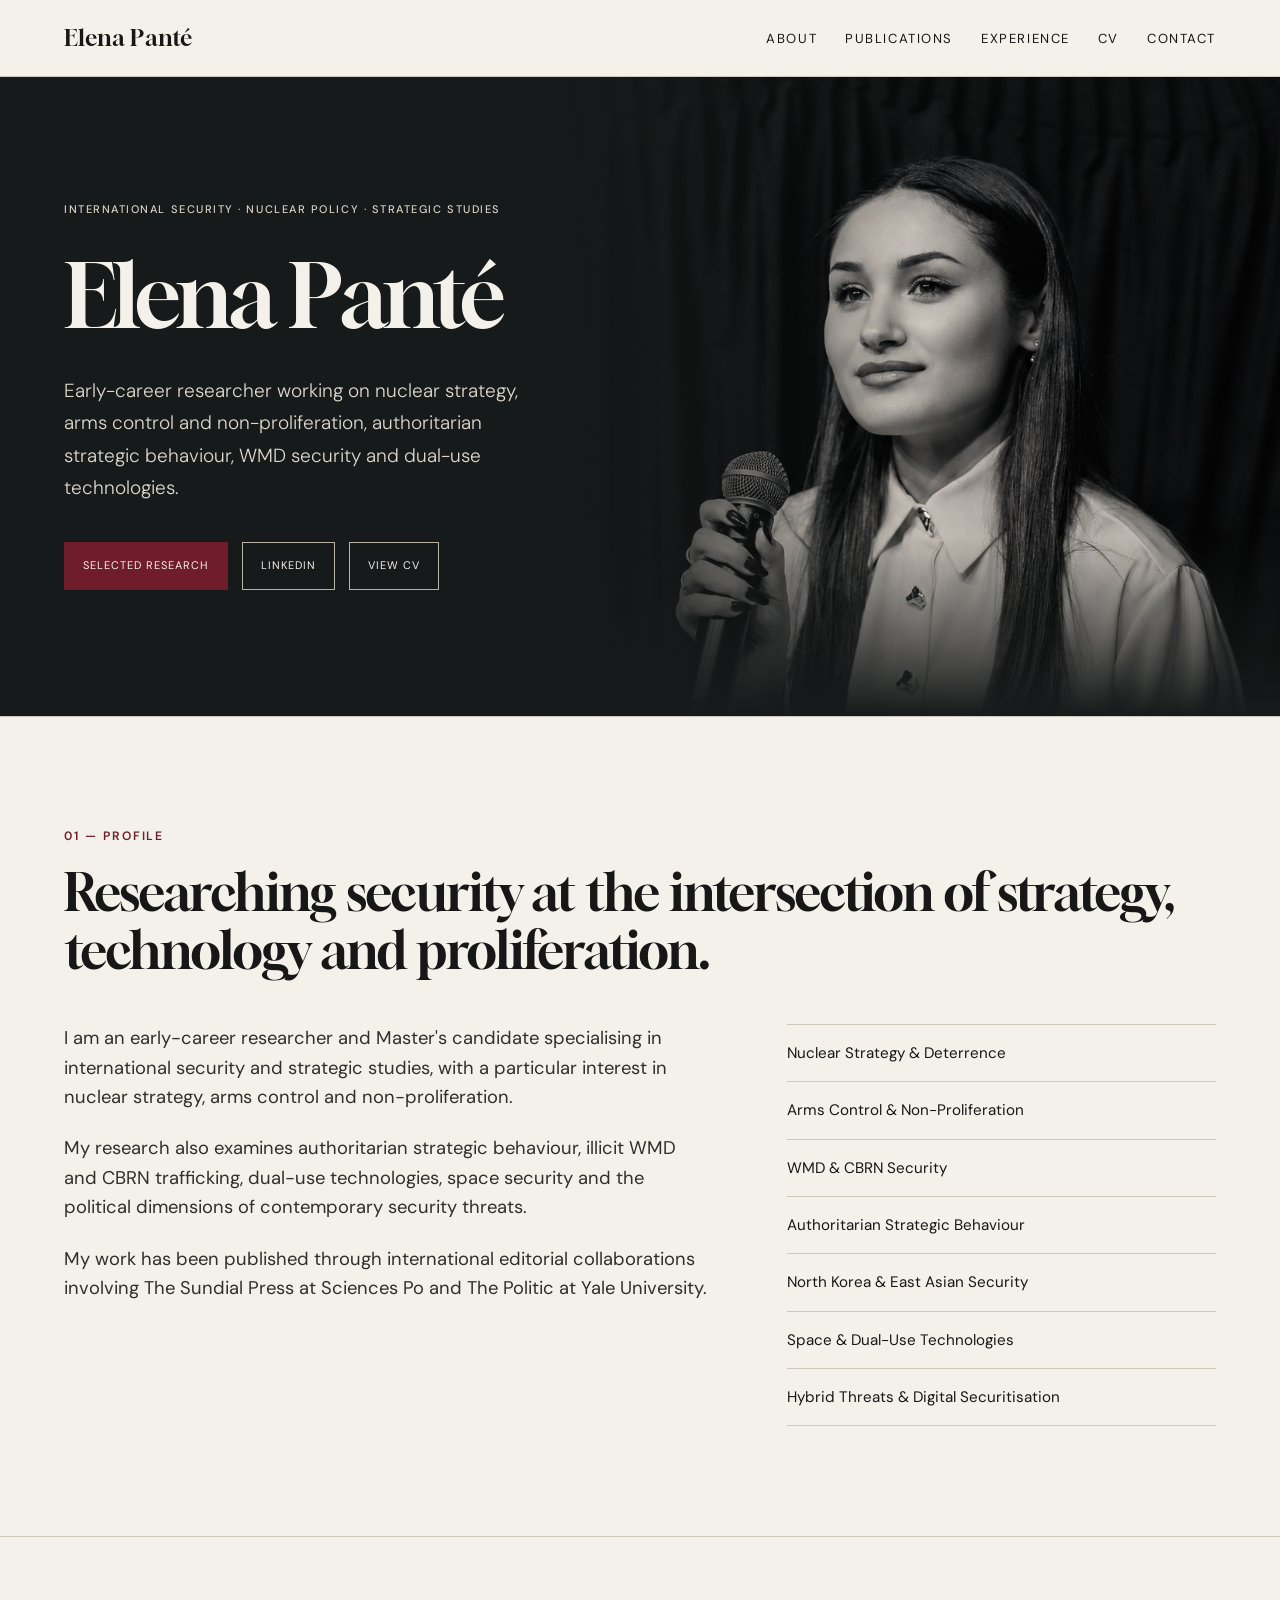
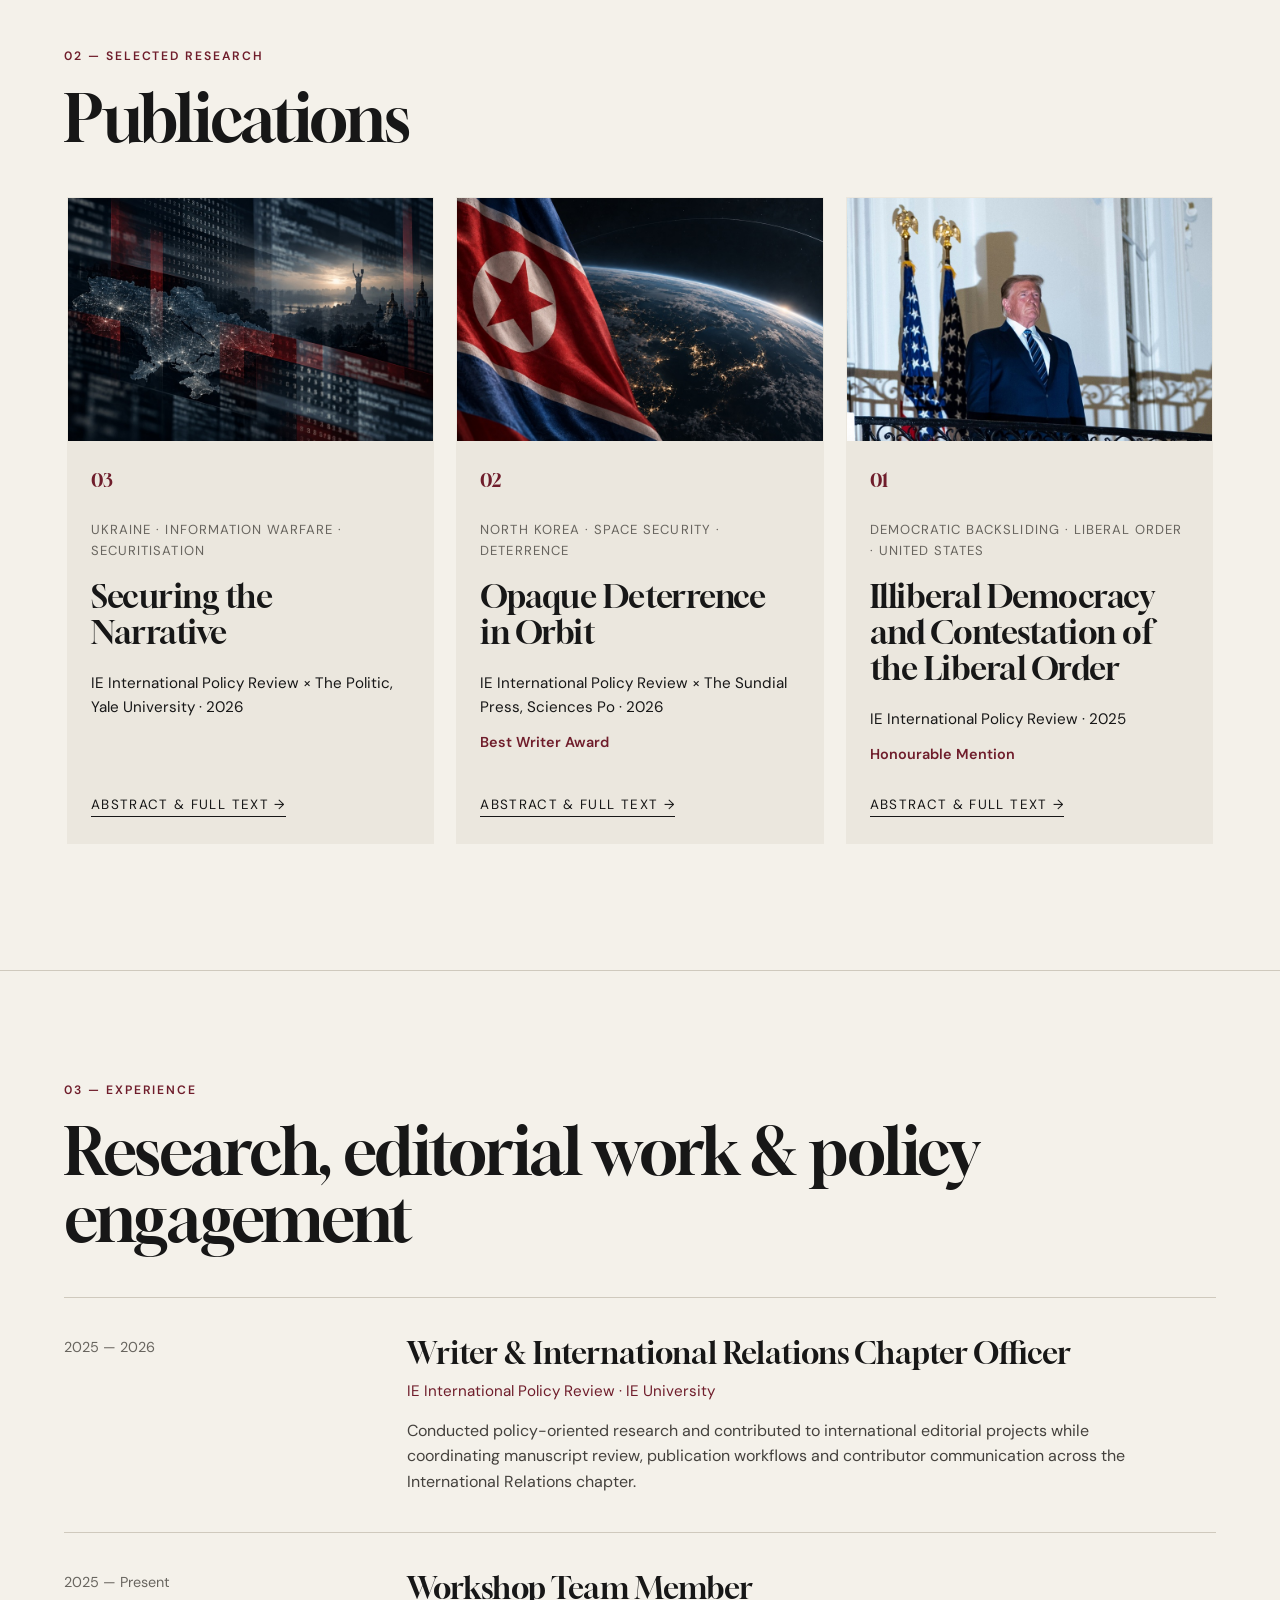
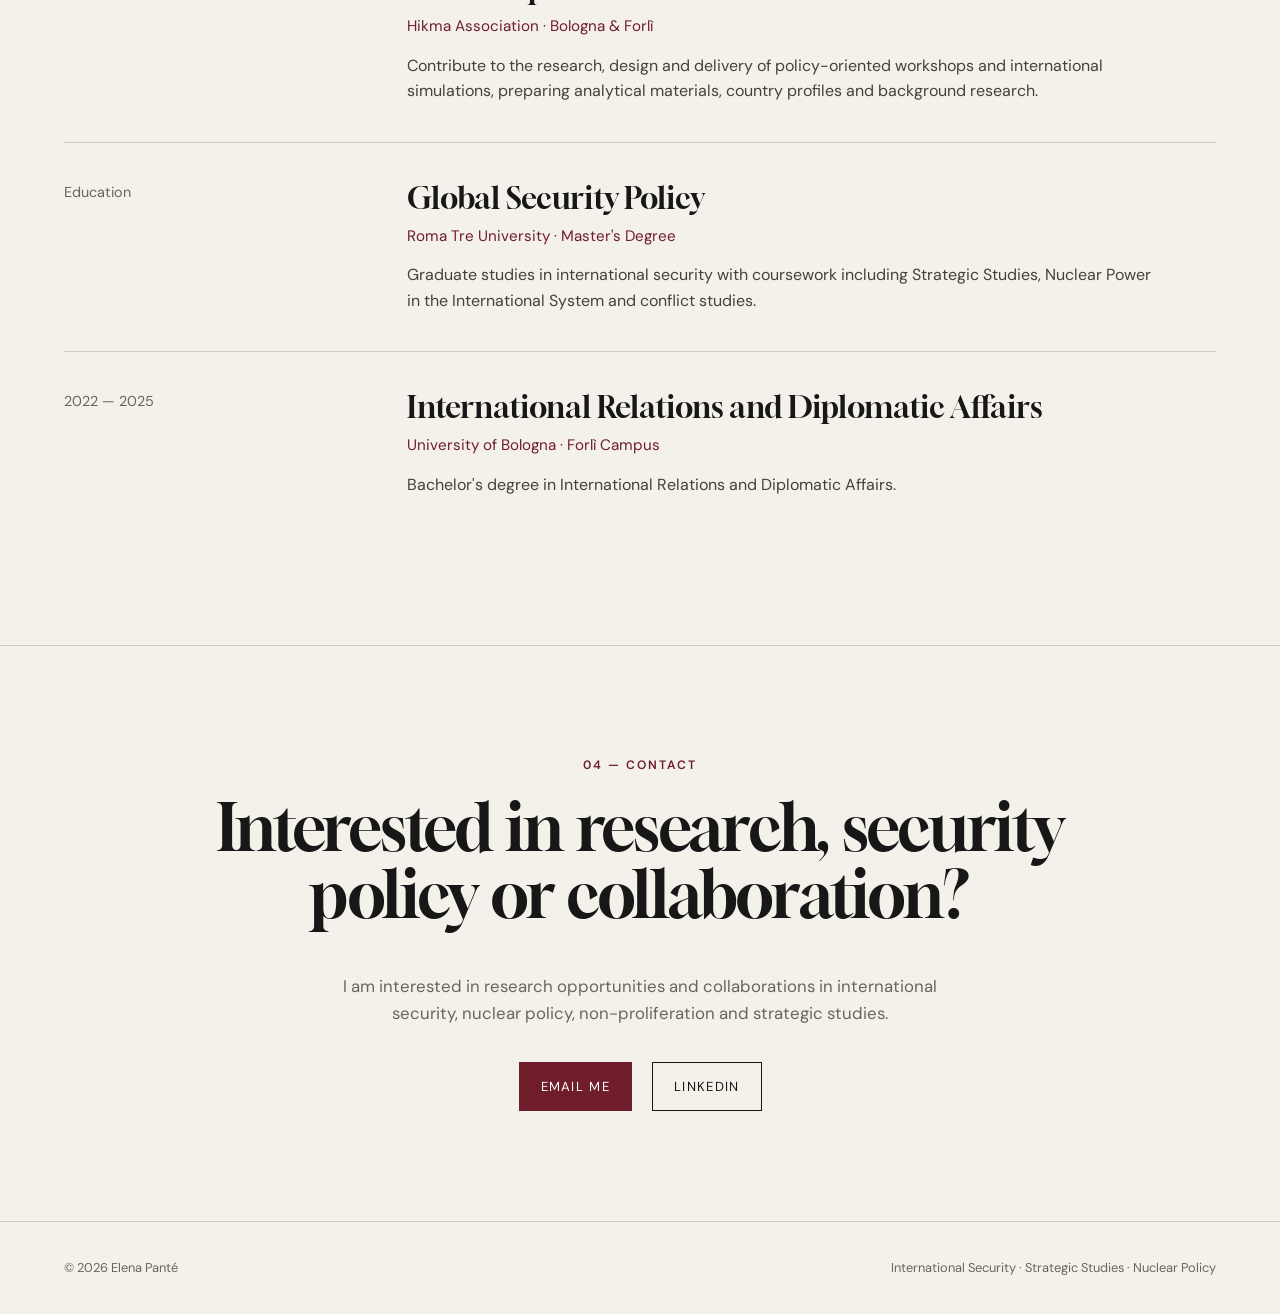
==== index.html @ 4d0132fe "Use approved ivory atlas artwork for homepage sharing preview" ====
<!DOCTYPE html>
<html lang="en">
<head>
  <meta charset="UTF-8">
  <meta name="viewport" content="width=device-width, initial-scale=1.0">

  <title>Elena Panté | International Security Researcher</title>

  <meta name="description" content="Research and publications on international security, nuclear strategy, non-proliferation and authoritarian politics.">

  <link rel="preconnect" href="https://fonts.googleapis.com">
  <link rel="preconnect" href="https://fonts.gstatic.com" crossorigin>
  <link
    href="https://fonts.googleapis.com/css2?family=DM+Sans:wght@300;400;500;600&family=Gloock&display=swap"
    rel="stylesheet"
  >

  <style>
    :root {
      --background: #f4f1ea;
      --surface: #ebe7de;
      --text: #171717;
      --muted: #68655f;
      --accent: #6f1d2b;
      --line: #cfc9bd;
      --white: #ffffff;
      --max-width: 1180px;
    }

    * {
      margin: 0;
      padding: 0;
      box-sizing: border-box;
    }

    html {
      scroll-behavior: smooth;
    }

    body {
      background: var(--background);
      color: var(--text);
      font-family: "DM Sans", sans-serif;
      line-height: 1.6;
    }

    a {
      color: inherit;
      text-decoration: none;
    }

    img {
      max-width: 100%;
      display: block;
    }

    .container {
      width: min(90%, var(--max-width));
      margin: 0 auto;
    }

    /* NAVIGATION */

    header {
      position: sticky;
      top: 0;
      z-index: 100;
      background: rgba(244, 241, 234, 0.94);
      backdrop-filter: blur(12px);
      border-bottom: 1px solid var(--line);
    }

    nav {
      min-height: 76px;
      display: flex;
      justify-content: space-between;
      align-items: center;
      gap: 30px;
    }

    .logo {
      font-family: "Gloock", serif;
      font-size: 1.45rem;
      font-weight: 400;
      letter-spacing: 0.01em;
      white-space: nowrap;
      text-transform: none;
    }

    .nav-links {
      display: flex;
      list-style: none;
      gap: 28px;
      font-size: 0.82rem;
      text-transform: uppercase;
      letter-spacing: 0.12em;
    }

    .nav-links a {
      position: relative;
    }

    .nav-links a::after {
      content: "";
      position: absolute;
      left: 0;
      bottom: -5px;
      width: 0;
      height: 1px;
      background: var(--accent);
      transition: width 0.25s ease;
    }

    .nav-links a:hover::after {
      width: 100%;
    }

    .nav-toggle {display:none;}
    .nav-toggle:focus-visible, .nav-links a:focus-visible {outline:2px solid var(--accent);outline-offset:4px;}
    html {scroll-padding-top:90px;}
    @media (prefers-reduced-motion: reduce) {html {scroll-behavior:auto;}}

    /* HERO */

#home {--ep-dark:#171a1a;--ep-ivory:#f4f1ea;--ep-wine:#6f1d2b;--ep-fade:42%;padding:0;container-type:inline-size;background:var(--ep-dark);color:var(--ep-ivory);min-height:640px;position:relative;isolation:isolate;display:flex;align-items:center;overflow:hidden}
#home .ed-photo{position:absolute;right:-2%;top:0;width:62%;height:100%;z-index:0;mask-image:linear-gradient(90deg,transparent 0%,#000 32%);-webkit-mask-image:linear-gradient(90deg,transparent 0%,#000 32%)}
#home .ed-photo img{display:block;width:100%;height:100%;object-fit:cover;object-position:50% 24%}
#home .ed-wash{position:absolute;inset:0;z-index:1;background:linear-gradient(90deg,var(--ep-dark) 17%,color-mix(in srgb,var(--ep-dark) 97%,transparent) 35%,color-mix(in srgb,var(--ep-dark) 75%,transparent) var(--ep-fade),transparent 72%),linear-gradient(0deg,var(--ep-dark) 0%,transparent 28%),linear-gradient(180deg,color-mix(in srgb,var(--ep-dark) 25%,transparent),transparent 20%);pointer-events:none}
#home .ed-copy{position:relative;z-index:2;width:65%;padding:92px 5% 96px}
#home .ed-eyebrow{color:#d8d1c6;text-transform:uppercase;letter-spacing:.14em;font-size:11px;font-weight:500;line-height:1.9;margin:0 0 28px;max-width:460px}
#home h1{font:400 clamp(48px,7.9cqw,88px)/1.08 'Gloock',Georgia,serif;letter-spacing:-.035em;color:var(--ep-ivory);margin:0 0 32px;white-space:nowrap}
#home .ed-description{font-size:19px;line-height:1.7;font-weight:300;color:#ded8ce;max-width:490px;margin:0 0 38px}
#home .ed-actions{display:flex;gap:14px;flex-wrap:wrap}
#home .ed-button{display:inline-flex;align-items:center;justify-content:center;padding:14px 18px;border:1px solid #b9b2a7;background:transparent;color:var(--ep-ivory);font-size:11px;letter-spacing:.09em;text-transform:uppercase;text-decoration:none;min-height:45px}
#home .ed-button:hover{background:var(--ep-ivory);color:var(--ep-dark)}
#home .ed-button.primary{background:var(--ep-wine);border-color:var(--ep-wine);color:var(--ep-ivory)}
#home .ed-button.primary:hover{background:#842739;border-color:#842739}
    @media (max-width: 820px) {
      #home {display:flex;flex-direction:column;align-items:stretch;min-height:0;}
      #home .ed-copy {width:100%;padding:36px 7% 18px;}
      #home h1 {font-size:clamp(40px,10.5vw,67px);margin-bottom:20px;}
      #home .ed-eyebrow {margin-bottom:18px;}
      #home .ed-description {font-size:17px;line-height:1.6;max-width:100%;margin-bottom:24px;}
      #home .ed-photo {position:relative;order:2;width:100%;right:auto;top:auto;height:clamp(260px,72vw,340px);mask-image:linear-gradient(0deg,transparent 0%,#000 28%,#000 78%,transparent 100%);-webkit-mask-image:linear-gradient(0deg,transparent 0%,#000 28%,#000 78%,transparent 100%);}
      #home .ed-photo img {object-position:50% 23%;}
      #home .ed-wash {display:none;}
      #home .ed-actions {gap:10px;}
      #home .ed-button {font-size:11px;padding:13px 14px;}
    }


    .button {
      display: inline-block;
      padding: 13px 21px;
      border: 1px solid var(--text);
      font-size: 0.82rem;
      text-transform: uppercase;
      letter-spacing: 0.1em;
      transition: 0.25s ease;
    }

    .button:hover {
      background: var(--text);
      color: var(--background);
    }

    .button-accent {
      background: var(--accent);
      border-color: var(--accent);
      color: white;
    }

    .button-accent:hover {
      background: #531520;
      border-color: #531520;
    }


    /* GENERAL SECTIONS */

    section {
      padding: 110px 0;
      border-bottom: 1px solid var(--line);
    }

    .section-label {
      color: var(--accent);
      text-transform: uppercase;
      letter-spacing: 0.16em;
      font-size: 0.76rem;
      font-weight: 600;
      margin-bottom: 18px;
    }

    h2 {
      font-family: "Gloock", serif;
      font-weight: 400;
      font-size: clamp(2.4rem, 5vw, 4.3rem);
      line-height: 1.05;
      letter-spacing: -0.02em;
      margin-bottom: 45px;
    }

    #about h2 {
      font-size: clamp(2rem, 4vw, 3.5rem);
      line-height: 1.12;
    }

    /* ABOUT */

    .about-grid {
      display: grid;
      grid-template-columns: 1.2fr 0.8fr;
      gap: 80px;
      align-items: start;
    }

    .about-text {
      font-size: 1.15rem;
      color: #302f2c;
    }

    .about-text p + p {
      margin-top: 22px;
    }

    .research-list {
      border-top: 1px solid var(--line);
    }

    .research-item {
      padding: 16px 0;
      border-bottom: 1px solid var(--line);
      font-size: 0.95rem;
    }

    /* PUBLICATIONS */

    .publications-grid {
      display: grid;
      grid-auto-flow: column;
      grid-auto-columns: calc((100% - 44px) / 3);
      gap: 22px;
      overflow-x: auto;
      scroll-snap-type: x mandatory;
      overscroll-behavior-x: contain;
      padding: 6px 3px 16px;
      scrollbar-width: thin;
      scrollbar-color: var(--line) transparent;
    }

    .publication-card {
      min-width: 0;
      scroll-snap-align: start;
      position: relative;
      background: var(--surface);
      padding: 0;
      min-height: 0;
      display: flex;
      flex-direction: column;
      justify-content: space-between;
      border: 1px solid transparent;
      transition: all 0.28s ease;
    }

    .publications-heading {
      display: flex;
      align-items: center;
      justify-content: space-between;
      gap: 24px;
      margin-bottom: 39px;
    }

    .publications-heading h2 { margin-bottom: 0; }
    .publication-controls { display: flex; gap: 10px; }
    .publication-controls[hidden] { display: none; }
    .publication-scroll {
      width: 44px;
      height: 44px;
      border: 1px solid var(--line);
      background: transparent;
      color: var(--text);
      font-size: 1.3rem;
      cursor: pointer;
    }
    .publication-scroll:disabled { opacity: 0.35; cursor: default; }
    .publication-scroll:focus-visible, .publications-grid:focus-visible {
      outline: 2px solid var(--accent);
      outline-offset: 2px;
    }

    .publication-cover {
      display: block;
      width: 100%;
      height: auto;
      flex-shrink: 0;
      aspect-ratio: 3 / 2;
      object-fit: cover;
      object-position: center;
    }

    .publication-body {
      padding: 24px 23px 26px;
      display: flex;
      flex-direction: column;
      justify-content: space-between;
      flex: 1;
    }

    .publication-card:hover {
      border-color: var(--accent);
      transform: translateY(-5px);
    }

    .pub-number {
      font-family: "Gloock", serif;
      font-size: 1.2rem;
      color: var(--accent);
      margin-bottom: 23px;
    }

    .publication-card h3 {
      font-family: "Gloock", serif;
      font-weight: 400;
      font-size: 2rem;
      line-height: 1.12;
      letter-spacing: -0.015em;
      margin-bottom: 20px;
    }

    .pub-tags {
      color: var(--muted);
      font-size: 0.82rem;
      text-transform: uppercase;
      letter-spacing: 0.08em;
      margin-bottom: 18px;
    }

    .pub-outlet {
      font-size: 0.95rem;
      margin-bottom: 12px;
    }

    .award {
      color: var(--accent);
      font-size: 0.9rem;
      font-weight: 600;
    }

    .read-link::after {
      content: "";
      position: absolute;
      inset: 0;
    }

    .publication-card:focus-within {
      outline: 2px solid var(--accent);
      outline-offset: 4px;
    }

    .read-link {
      margin-top: 28px;
      font-size: 0.84rem;
      text-transform: uppercase;
      letter-spacing: 0.1em;
      border-bottom: 1px solid var(--text);
      width: fit-content;
    }

    /* EXPERIENCE */

    .experience-item {
      display: grid;
      grid-template-columns: 0.35fr 1fr;
      gap: 60px;
      padding: 38px 0;
      border-top: 1px solid var(--line);
    }

    .experience-date {
      color: var(--muted);
      font-size: 0.9rem;
    }

    .experience-item h3 {
      font-family: "Gloock", serif;
      font-size: 1.9rem;
      font-weight: 400;
      line-height: 1.15;
      margin-bottom: 8px;
    }

    .experience-org {
      color: var(--accent);
      margin-bottom: 14px;
      font-size: 0.95rem;
    }

    .experience-description {
      color: #44413d;
      max-width: 750px;
    }

    /* CONTACT */

    .contact {
      text-align: center;
    }

    .contact h2 {
      max-width: 850px;
      margin-left: auto;
      margin-right: auto;
    }

    .contact p {
      max-width: 650px;
      margin: 0 auto 35px;
      color: var(--muted);
      font-size: 1.05rem;
    }

    .contact-links {
      display: flex;
      justify-content: center;
      gap: 20px;
      flex-wrap: wrap;
    }

    /* FOOTER */

    footer {
      padding: 36px 0;
      font-size: 0.8rem;
      color: var(--muted);
    }

    .footer-inner {
      display: flex;
      justify-content: space-between;
      gap: 20px;
      flex-wrap: wrap;
    }

    /* MOBILE */

    @media (max-width: 820px) {
      nav {
        min-height: 65px;
      }

      nav {position:relative;flex-wrap:wrap;gap:0;}
      html {scroll-padding-top:80px;}
      .nav-links {width:100%;flex-direction:column;gap:0;padding:8px 0 16px;}
      .nav-links a {display:block;padding:12px 4px;}
      .nav-links a::after {display:none;}
      nav.nav-ready .nav-toggle {display:inline-flex;align-items:center;gap:10px;min-height:44px;padding:8px 12px;border:1px solid var(--line);background:transparent;color:var(--accent);font:500 12px "DM Sans",sans-serif;letter-spacing:.08em;cursor:pointer;}
      nav.nav-ready .nav-links {display:none;position:absolute;left:-5.56%;top:100%;width:111.12%;padding:8px 5.56% 16px;background:var(--background);border-bottom:1px solid var(--line);max-height:calc(100dvh - 65px);overflow-y:auto;}
      nav.nav-ready .nav-toggle[aria-expanded="true"] + .nav-links {display:flex;}


      .hero {
        min-height: auto;
      }

      h1 {
        font-size: clamp(1.8rem, 10.5vw, 5.6rem);
      }

      section {
        padding: 80px 0;
      }

      .about-grid,
      .experience-item {
        grid-template-columns: 1fr;
      }

      .about-grid {
        gap: 50px;
      }

      .publications-grid {
        grid-auto-columns: 86%;
        gap: 18px;
      }

      .publication-card {
      position: relative;
        min-height: 390px;
      }

      .experience-item {
        gap: 14px;
      }

      .footer-inner {
        flex-direction: column;
      }
    }
  </style>

<link rel="canonical" href="https://elenapante.github.io/">
<meta property="og:type" content="website">
<meta property="og:site_name" content="Elena Panté">
<meta property="og:locale" content="en_GB">
<meta property="og:title" content="Elena Panté | International Security Researcher">
<meta property="og:description" content="Research and publications on international security, nuclear strategy, non-proliferation and authoritarian politics.">
<meta property="og:url" content="https://elenapante.github.io/">
<meta property="og:image" content="https://elenapante.github.io/assets/elena-pante-social-atlas-v2.jpg">
<meta property="og:image:type" content="image/jpeg">
<meta property="og:image:width" content="1200">
<meta property="og:image:height" content="628">
<meta property="og:image:alt" content="Elena Panté and her research areas beside fine atlas cartography with burgundy connections on an ivory background.">
<meta name="twitter:card" content="summary_large_image">
<meta name="twitter:title" content="Elena Panté | International Security Researcher">
<meta name="twitter:description" content="Research and publications on international security, nuclear strategy, non-proliferation and authoritarian politics.">
<meta name="twitter:image" content="https://elenapante.github.io/assets/elena-pante-social-atlas-v2.jpg">
<meta name="twitter:image:alt" content="Elena Panté and her research areas beside fine atlas cartography with burgundy connections on an ivory background.">
</head>

<body>

  <!-- NAVIGATION -->

  <header>
    <div class="container">
      <nav>
        <a href="#home" class="logo">Elena Panté</a>

        <button class="nav-toggle" type="button" aria-expanded="false" aria-controls="primary-navigation">Menu <span aria-hidden="true">☰</span></button>
        <ul class="nav-links" id="primary-navigation">
          <li><a href="#about">About</a></li>
          <li><a href="#publications">Publications</a></li>
          <li><a href="#experience">Experience</a></li>
          <li><a href="/Elena_Pante_CV.pdf" target="_blank" rel="noopener noreferrer">CV</a></li>
          <li><a href="#contact">Contact</a></li>
        </ul>
      </nav>
    </div>
  </header>

  <main>

    <!-- HERO -->

    <section class="hero" id="home" aria-label="Introduction">
<div class="ed-photo"><img src="/assets/elena-pante-portrait.jpg" alt="Elena Panté holding a microphone at an event" fetchpriority="high" decoding="async" width="1024" height="1536"></div><div class="ed-wash"></div>
<div class="ed-copy"><p class="ed-eyebrow">International Security · Nuclear Policy · Strategic Studies</p><h1>Elena Panté</h1><p class="ed-description">Early-career researcher working on nuclear strategy, arms control and non-proliferation, authoritarian strategic behaviour, WMD security and dual-use technologies.</p><div class="ed-actions"><a class="ed-button primary" href="#publications">Selected Research</a><a class="ed-button" href="https://www.linkedin.com/in/elena-pant%C3%A8" target="_blank" rel="noopener noreferrer">LinkedIn</a><a class="ed-button" href="/Elena_Pante_CV.pdf" target="_blank" rel="noopener noreferrer">View CV</a></div></div>
</section>


    <!-- ABOUT -->

    <section id="about">
      <div class="container">

        <div class="section-label">01 — Profile</div>

        <h2>
          Researching security at the intersection of
          strategy, technology and proliferation.
        </h2>

        <div class="about-grid">

          <div class="about-text">
            <p>
              I am an early-career researcher and Master's candidate
              specialising in international security and strategic studies,
              with a particular interest in nuclear strategy, arms control
              and non-proliferation.
            </p>

            <p>
              My research also examines authoritarian strategic behaviour,
              illicit WMD and CBRN trafficking, dual-use technologies,
              space security and the political dimensions of contemporary
              security threats.
            </p>

            <p>
              My work has been published through international editorial
              collaborations involving The Sundial Press at Sciences Po
              and The Politic at Yale University.
            </p>
          </div>

          <div id="research">
            <div class="research-list">

              <div class="research-item">
                Nuclear Strategy &amp; Deterrence
              </div>

              <div class="research-item">
                Arms Control &amp; Non-Proliferation
              </div>

              <div class="research-item">
                WMD &amp; CBRN Security
              </div>

              <div class="research-item">
                Authoritarian Strategic Behaviour
              </div>

              <div class="research-item">
                North Korea &amp; East Asian Security
              </div>

              <div class="research-item">
                Space &amp; Dual-Use Technologies
              </div>

              <div class="research-item">
                Hybrid Threats &amp; Digital Securitisation
              </div>

            </div>
          </div>

        </div>
      </div>
    </section>

    <!-- PUBLICATIONS -->

    <section id="publications">
      <div class="container">

        <div class="section-label">02 — Selected Research</div>
        <div class="publications-heading">
          <h2>Publications</h2>
          <div class="publication-controls" hidden>
            <button type="button" class="publication-scroll" data-direction="-1" aria-label="Show newer publications" aria-controls="publication-list">←</button>
            <button type="button" class="publication-scroll" data-direction="1" aria-label="Show older publications" aria-controls="publication-list">→</button>
          </div>
        </div>

        <div class="publications-grid" id="publication-list" role="region" aria-label="Publications, newest first">

          <!-- Publication 03: stable chronological number -->

          <article class="publication-card">
            <img
              src="/assets/securing-narrative-cover.jpg"
              alt="Conceptual illustration of digital codes and Ukraine with burgundy overlays"
              class="publication-cover"
              width="900"
              height="600"
              loading="lazy"
              decoding="async"
            >
            <div class="publication-body">
            <div>
              <div class="pub-number">03</div>

              <div class="pub-tags">
                Ukraine · Information Warfare · Securitisation
              </div>

              <h3>Securing the Narrative</h3>

              <p class="pub-outlet">
                IE International Policy Review × The Politic,
                Yale University · 2026
              </p>
            </div>

            <a
              href="research/securing-the-narrative/"
              class="read-link"
            >
              Abstract &amp; full text →
            </a>
          
            </div>
          </article>

          <!-- Publication 02: stable chronological number -->

          <article class="publication-card">
            <img
              src="/assets/opaque-deterrence-cover.jpg"
              alt="Conceptual illustration of the North Korean flag above Earth with an orbital arc"
              class="publication-cover"
              width="900"
              height="600"
              loading="lazy"
              decoding="async"
            >
            <div class="publication-body">
            <div>
              <div class="pub-number">02</div>

              <div class="pub-tags">
                North Korea · Space Security · Deterrence
              </div>

              <h3>Opaque Deterrence in Orbit</h3>

              <p class="pub-outlet">
                IE International Policy Review × The Sundial Press,
                Sciences Po · 2026
              </p>

              <p class="award">Best Writer Award</p>
            </div>

            <a
              href="research/opaque-deterrence-in-orbit/"
              class="read-link"
            >
              Abstract &amp; full text →
            </a>
          
            </div>
          </article>

          <!-- Publication 01: stable chronological number -->

          <article class="publication-card">
            <img
              src="/assets/illiberal-democracy-cover.jpg"
              alt="Donald Trump on a balcony with his shadow on the wall"
              class="publication-cover"
              width="900"
              height="600"
              loading="lazy"
              decoding="async"
            >
            <div class="publication-body">
            <div>
              <div class="pub-number">01</div>

              <div class="pub-tags">
                Democratic Backsliding · Liberal Order · United States
              </div>

              <h3>
                Illiberal Democracy and Contestation of the Liberal Order
              </h3>

              <p class="pub-outlet">
                IE International Policy Review · 2025
              </p>

              <p class="award">Honourable Mention</p>
            </div>

            <a
              href="research/illiberal-democracy/"
              class="read-link"
            >
              Abstract &amp; full text →
            </a>
          
            </div>
          </article>

        </div>
      </div>
    </section>

    <!-- EXPERIENCE -->

    <section id="experience">
      <div class="container">

        <div class="section-label">03 — Experience</div>

        <h2>
          Research, editorial work &amp; policy engagement
        </h2>

        <div class="experience-item">
          <div class="experience-date">2025 — 2026</div>

          <div>
            <h3>
              Writer &amp; International Relations Chapter Officer
            </h3>

            <div class="experience-org">
              IE International Policy Review · IE University
            </div>

            <p class="experience-description">
              Conducted policy-oriented research and contributed to
              international editorial projects while coordinating
              manuscript review, publication workflows and contributor
              communication across the International Relations chapter.
            </p>
          </div>
        </div>

        <div class="experience-item">
          <div class="experience-date">2025 — Present</div>

          <div>
            <h3>Workshop Team Member</h3>

            <div class="experience-org">
              Hikma Association · Bologna &amp; Forlì
            </div>

            <p class="experience-description">
              Contribute to the research, design and delivery of
              policy-oriented workshops and international simulations,
              preparing analytical materials, country profiles and
              background research.
            </p>
          </div>
        </div>

        <div class="experience-item">
          <div class="experience-date">Education</div>

          <div>
            <h3>Global Security Policy</h3>

            <div class="experience-org">
              Roma Tre University · Master's Degree
            </div>

            <p class="experience-description">
              Graduate studies in international security with coursework
              including Strategic Studies, Nuclear Power in the
              International System and conflict studies.
            </p>
          </div>
        </div>

        <div class="experience-item">
          <div class="experience-date">2022 — 2025</div>

          <div>
            <h3>International Relations and Diplomatic Affairs</h3>

            <div class="experience-org">
              University of Bologna · Forlì Campus
            </div>

            <p class="experience-description">
              Bachelor's degree in International Relations and
              Diplomatic Affairs.
            </p>
          </div>
        </div>

      </div>
    </section>

    <!-- CONTACT -->

    <section id="contact" class="contact">
      <div class="container">

        <div class="section-label">04 — Contact</div>

        <h2>
          Interested in research, security
          policy or collaboration?
        </h2>

        <p>
          I am interested in research opportunities and collaborations
          in international security, nuclear policy, non-proliferation
          and strategic studies.
        </p>

        <div class="contact-links">
          <a
            href="mailto:elenapante@outlook.it"
            class="button button-accent"
          >
            Email me
          </a>

          <a
            href="https://www.linkedin.com/in/elena-pant%C3%A8"
            target="_blank"
            rel="noopener noreferrer"
            class="button"
          >
            LinkedIn
          </a>
        </div>

      </div>
    </section>

  </main>

  <!-- FOOTER -->

  <footer>
    <div class="container footer-inner">
      <div>© 2026 Elena Panté</div>

      <div>
        International Security · Strategic Studies · Nuclear Policy
      </div>
    </div>
  </footer>


  <script>
    (() => {
      const toggle = document.querySelector(".nav-toggle");
      const nav = toggle.closest("nav");
      const links = document.getElementById("primary-navigation");
      const mobile = window.matchMedia("(max-width: 820px)");
      function close() {toggle.setAttribute("aria-expanded", "false");}
      nav.classList.add("nav-ready");
      toggle.addEventListener("click", () => toggle.setAttribute("aria-expanded", String(toggle.getAttribute("aria-expanded") !== "true")));
      links.addEventListener("click", event => {if (event.target.closest("a")) close();});
      document.addEventListener("click", event => {if (!nav.contains(event.target)) close();});
      nav.addEventListener("keydown", event => {
        if (event.key === "Escape" && toggle.getAttribute("aria-expanded") === "true") {close();toggle.focus();}
      });
      nav.addEventListener("focusout", event => {if (!nav.contains(event.relatedTarget)) close();});
      mobile.addEventListener("change", close);
    })();
    (() => {
      const rail = document.getElementById("publication-list");
      const controls = document.querySelector(".publication-controls");
      const buttons = Array.from(controls.querySelectorAll("button"));
      const reducedMotion = window.matchMedia("(prefers-reduced-motion: reduce)");
      function update() {
        const max = rail.scrollWidth - rail.clientWidth;
        const overflowing = max > 2;
        controls.hidden = !overflowing;
        if (overflowing) rail.setAttribute("tabindex", "0");
        else rail.removeAttribute("tabindex");
        buttons[0].disabled = rail.scrollLeft <= 2;
        buttons[1].disabled = rail.scrollLeft >= max - 2;
      }
      function move(direction) {
        const card = rail.querySelector(".publication-card");
        const gap = parseFloat(getComputedStyle(rail).columnGap) || 0;
        rail.scrollBy({left: direction * (card.getBoundingClientRect().width + gap), behavior: reducedMotion.matches ? "auto" : "smooth"});
      }
      buttons.forEach(button => button.addEventListener("click", () => move(Number(button.dataset.direction))));
      rail.addEventListener("scroll", update, {passive: true});
      rail.addEventListener("keydown", event => {
        if (event.target !== rail) return;
        if (event.key === "ArrowLeft" || event.key === "ArrowRight") {
          event.preventDefault();
          move(event.key === "ArrowRight" ? 1 : -1);
        }
      });
      new ResizeObserver(update).observe(rail);
      update();
    })();
  </script>

</body>
</html>
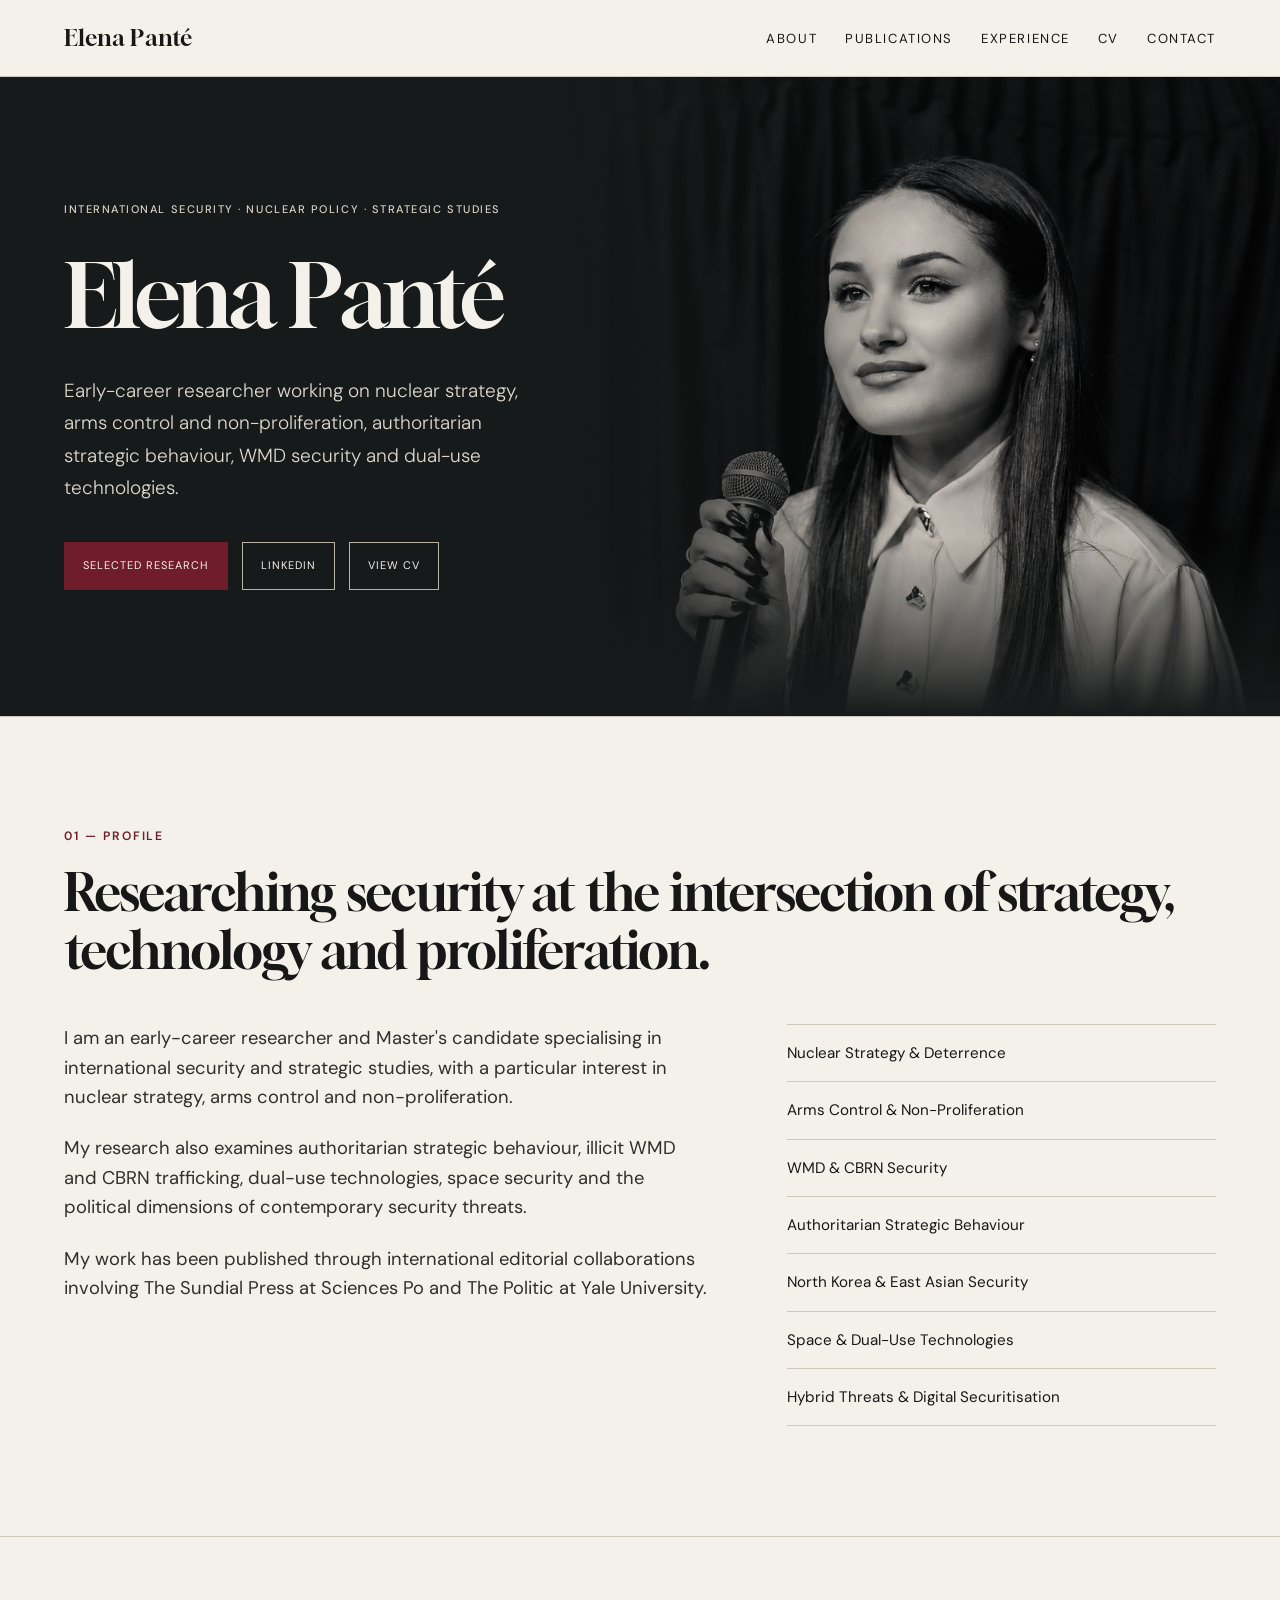
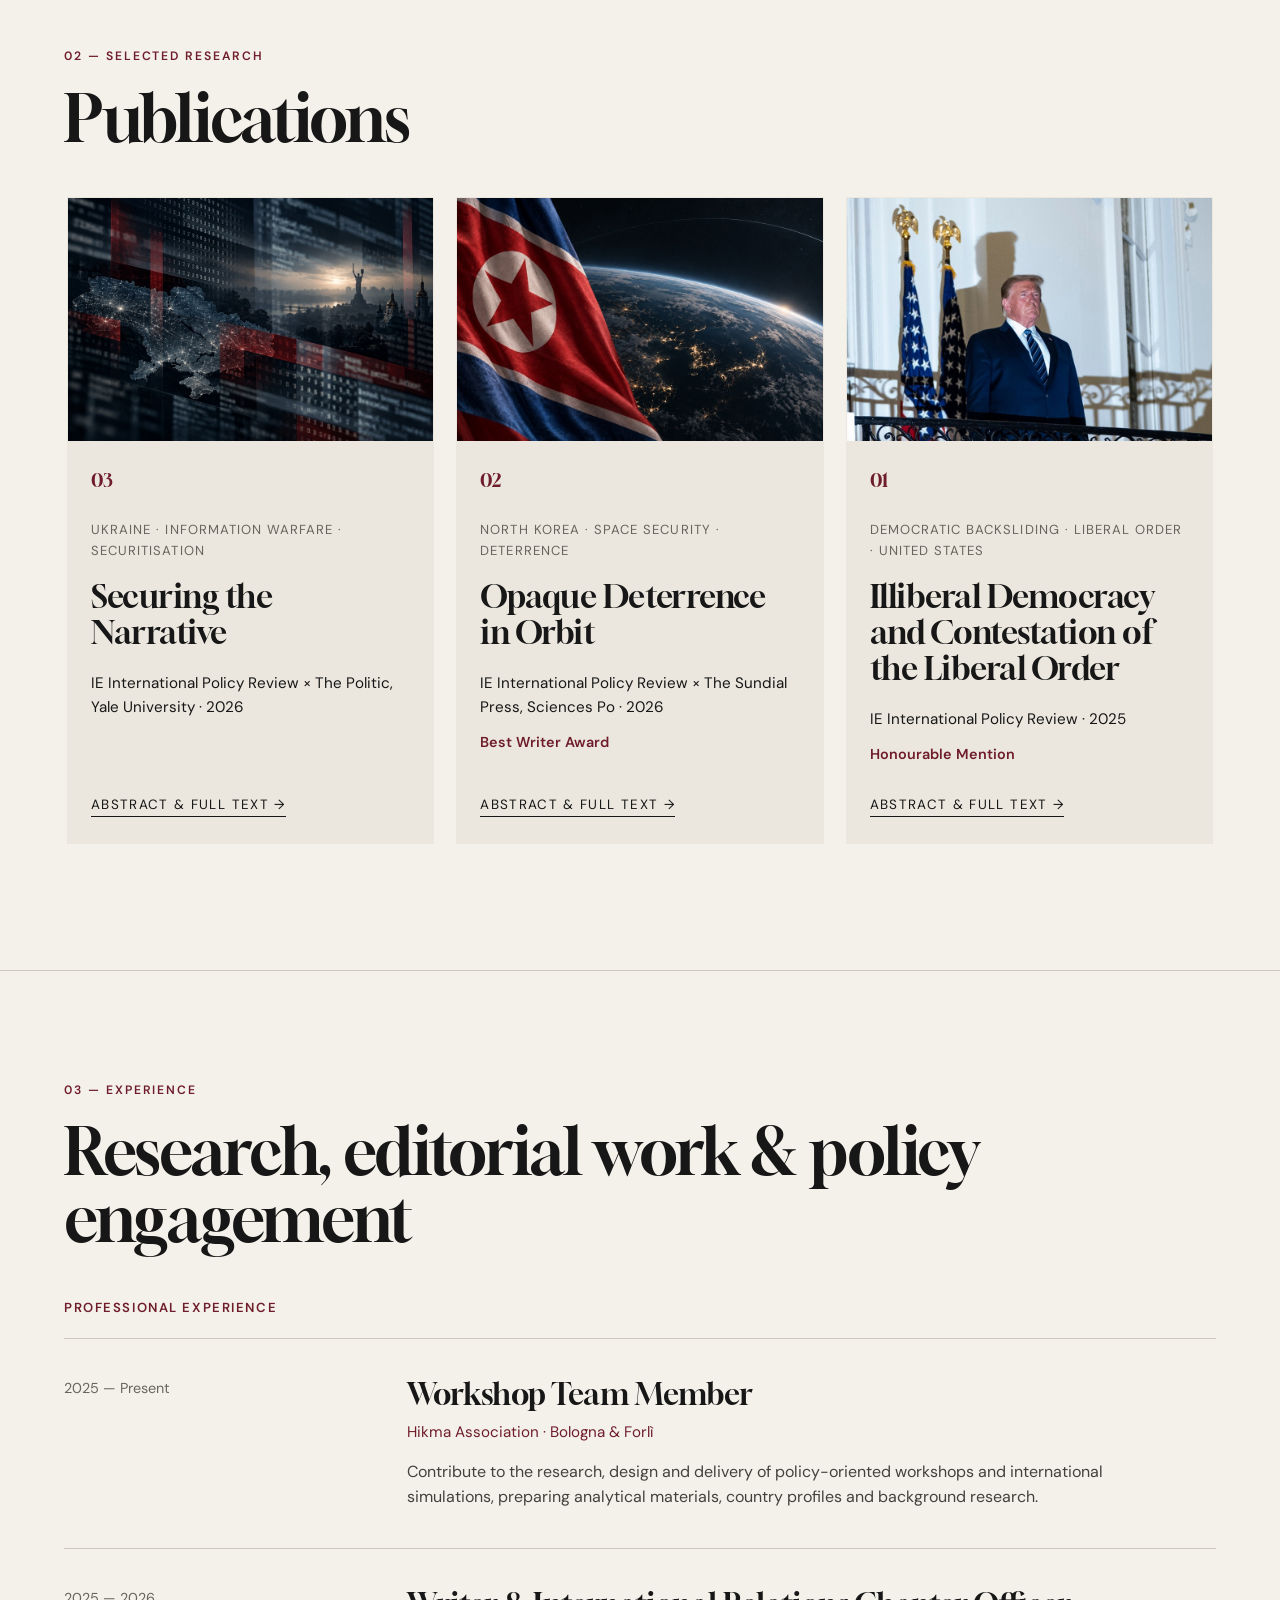
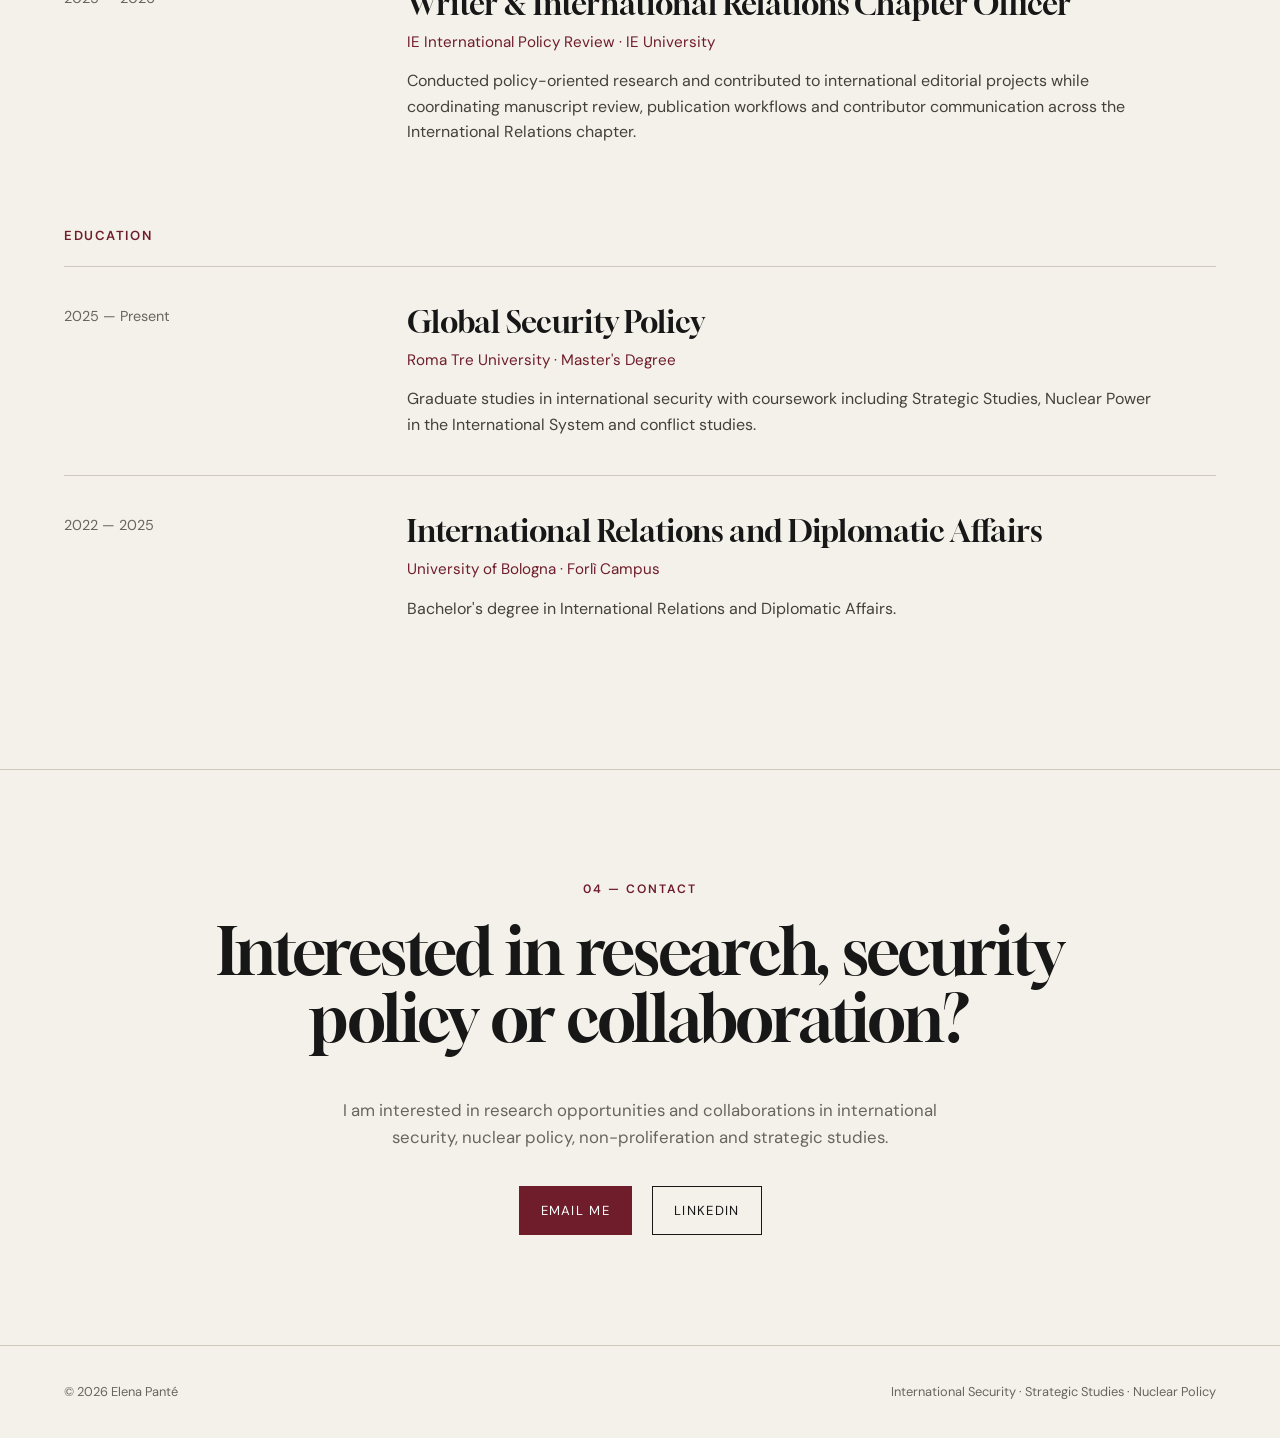
==== commit 60a3f177: "Separate professional experience and education, prioritize current Hikma role" ====
--- a/index.html
+++ b/index.html
@@ -368,6 +368,16 @@
     }
 
     /* EXPERIENCE */
+    .experience-group + .experience-group { margin-top: 42px; }
+    .experience-subheading {
+      color: var(--accent);
+      font-family: "DM Sans", sans-serif;
+      font-size: 0.82rem;
+      font-weight: 600;
+      letter-spacing: 0.12em;
+      text-transform: uppercase;
+      margin: 0 0 20px;
+    }
 
     .experience-item {
       display: grid;
@@ -382,7 +392,7 @@
       font-size: 0.9rem;
     }
 
-    .experience-item h3 {
+    .experience-item h4 {
       font-family: "Gloock", serif;
       font-size: 1.9rem;
       font-weight: 400;
@@ -507,16 +517,21 @@
 <meta property="og:title" content="Elena Panté | International Security Researcher">
 <meta property="og:description" content="Research and publications on international security, nuclear strategy, non-proliferation and authoritarian politics.">
 <meta property="og:url" content="https://elenapante.github.io/">
-<meta property="og:image" content="https://elenapante.github.io/assets/elena-pante-social-atlas-v2.jpg">
+<meta property="og:image" content="https://elenapante.github.io/assets/elena-pante-social-bordeaux-v3.jpg">
 <meta property="og:image:type" content="image/jpeg">
-<meta property="og:image:width" content="1200">
-<meta property="og:image:height" content="628">
-<meta property="og:image:alt" content="Elena Panté and her research areas beside fine atlas cartography with burgundy connections on an ivory background.">
+<meta property="og:image:width" content="900">
+<meta property="og:image:height" content="600">
+<meta property="og:image:alt" content="Elena Panté in ivory lettering above her research areas, with subtle detailed cartography on a dark burgundy background.">
 <meta name="twitter:card" content="summary_large_image">
 <meta name="twitter:title" content="Elena Panté | International Security Researcher">
 <meta name="twitter:description" content="Research and publications on international security, nuclear strategy, non-proliferation and authoritarian politics.">
-<meta name="twitter:image" content="https://elenapante.github.io/assets/elena-pante-social-atlas-v2.jpg">
-<meta name="twitter:image:alt" content="Elena Panté and her research areas beside fine atlas cartography with burgundy connections on an ivory background.">
+<meta name="twitter:image" content="https://elenapante.github.io/assets/elena-pante-social-bordeaux-v3.jpg">
+<meta name="twitter:image:alt" content="Elena Panté in ivory lettering above her research areas, with subtle detailed cartography on a dark burgundy background.">
+
+<link rel="icon" href="/favicon-ep.ico" sizes="16x16 32x32 48x48">
+<link rel="icon" type="image/svg+xml" href="/favicon-ep.svg" sizes="any">
+<link rel="apple-touch-icon" sizes="180x180" href="/apple-touch-icon-ep.png">
+<meta name="google-site-verification" content="vIGEdi7w6EfsahG5fVPEUk2eaL1c3ijiZq3e2xtj7Ak" />
 </head>
 
 <body>
@@ -774,13 +789,34 @@
           Research, editorial work &amp; policy engagement
         </h2>
 
-        <div class="experience-item">
+        <div class="experience-group" role="group" aria-labelledby="professional-experience">
+          <h3 class="experience-subheading" id="professional-experience">Professional Experience</h3>
+<div class="experience-item">
+          <div class="experience-date">2025 — Present</div>
+
+          <div>
+            <h4>Workshop Team Member</h4>
+
+            <div class="experience-org">
+              Hikma Association · Bologna &amp; Forlì
+            </div>
+
+            <p class="experience-description">
+              Contribute to the research, design and delivery of
+              policy-oriented workshops and international simulations,
+              preparing analytical materials, country profiles and
+              background research.
+            </p>
+          </div>
+        </div>
+
+<div class="experience-item">
           <div class="experience-date">2025 — 2026</div>
 
           <div>
-            <h3>
+            <h4>
               Writer &amp; International Relations Chapter Officer
-            </h3>
+            </h4>
 
             <div class="experience-org">
               IE International Policy Review · IE University
@@ -794,31 +830,14 @@
             </p>
           </div>
         </div>
-
-        <div class="experience-item">
+        </div>
+        <div class="experience-group" role="group" aria-labelledby="education">
+          <h3 class="experience-subheading" id="education">Education</h3>
+<div class="experience-item">
           <div class="experience-date">2025 — Present</div>
 
           <div>
-            <h3>Workshop Team Member</h3>
-
-            <div class="experience-org">
-              Hikma Association · Bologna &amp; Forlì
-            </div>
-
-            <p class="experience-description">
-              Contribute to the research, design and delivery of
-              policy-oriented workshops and international simulations,
-              preparing analytical materials, country profiles and
-              background research.
-            </p>
-          </div>
-        </div>
-
-        <div class="experience-item">
-          <div class="experience-date">Education</div>
-
-          <div>
-            <h3>Global Security Policy</h3>
+            <h4>Global Security Policy</h4>
 
             <div class="experience-org">
               Roma Tre University · Master's Degree
@@ -832,11 +851,11 @@
           </div>
         </div>
 
-        <div class="experience-item">
+<div class="experience-item">
           <div class="experience-date">2022 — 2025</div>
 
           <div>
-            <h3>International Relations and Diplomatic Affairs</h3>
+            <h4>International Relations and Diplomatic Affairs</h4>
 
             <div class="experience-org">
               University of Bologna · Forlì Campus
@@ -848,7 +867,7 @@
             </p>
           </div>
         </div>
-
+        </div>
       </div>
     </section>
 
